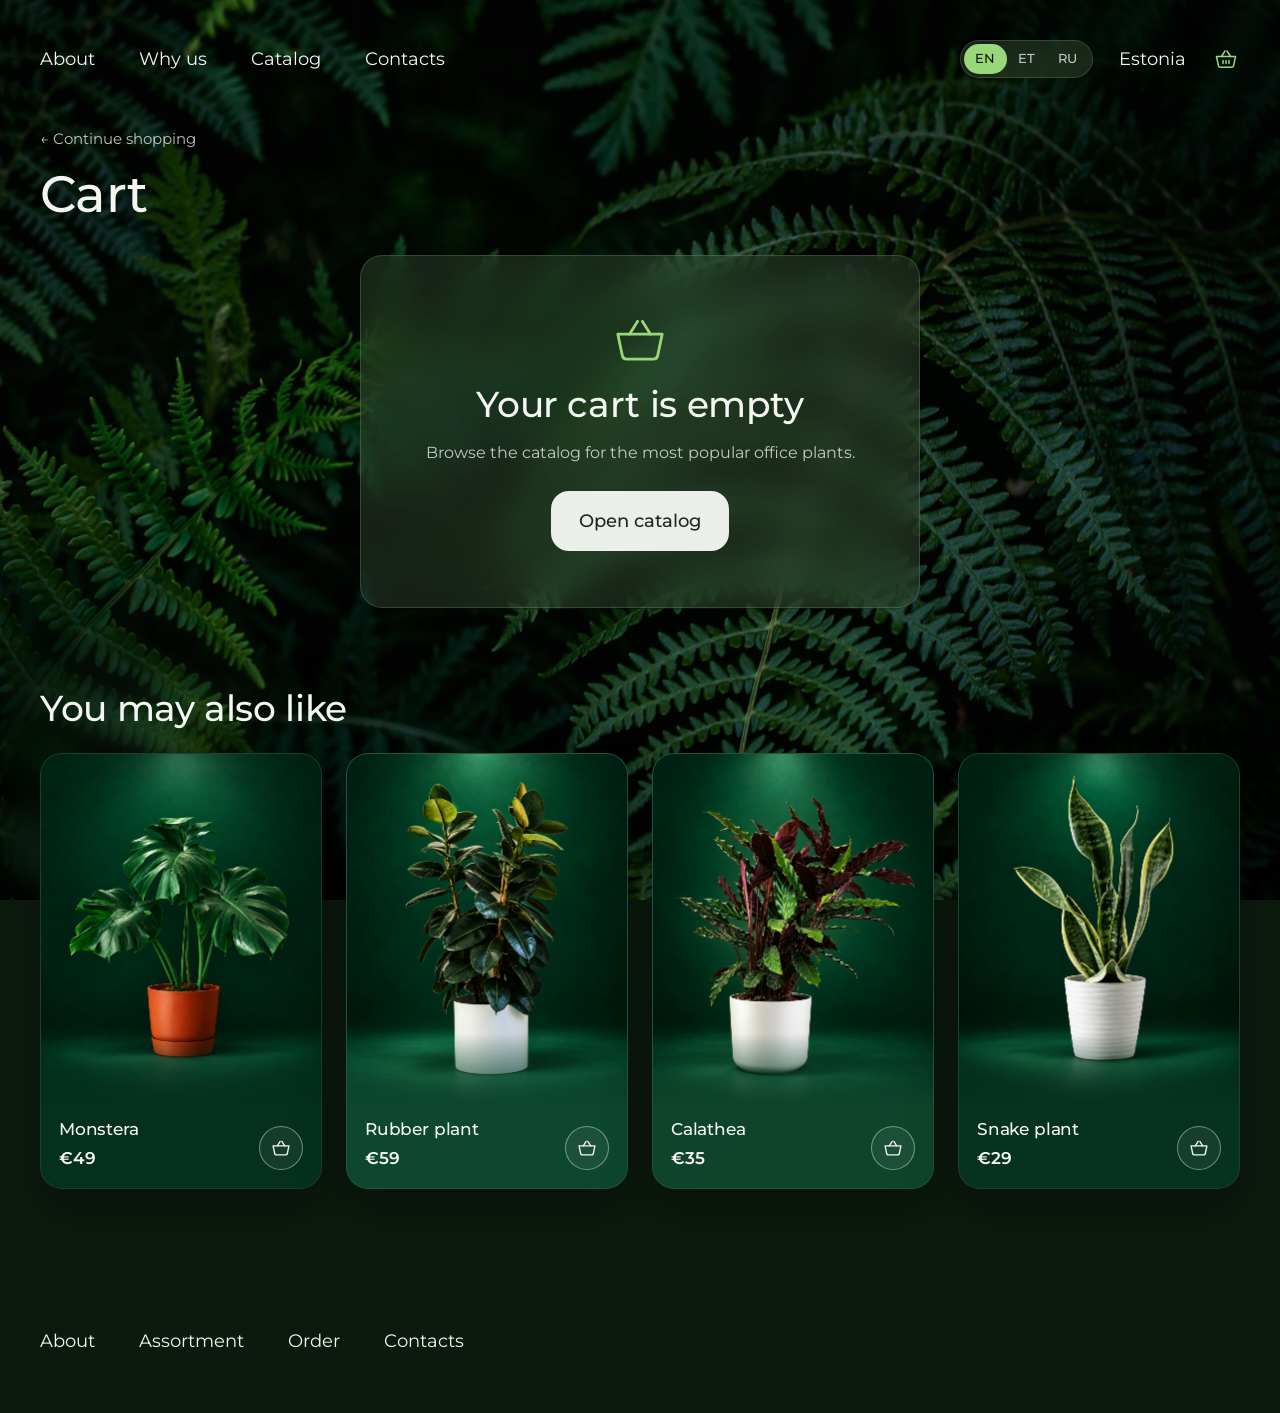
==== cart.html @ 71fdb7ac "Green Office landing page with catalog and cart Office-greening site in English (default), Estonian " ====
<!doctype html>
<html lang="en">
<head>
  <meta charset="utf-8">
  <meta name="viewport" content="width=device-width, initial-scale=1">
  <title>Cart — Green Office</title>
  <meta name="description" content="Turnkey office greening: live plants, green walls and care. 10 years on the market, 500+ projects.">
  <link rel="icon" href="img/favicon.svg" type="image/svg+xml">
  <meta name="theme-color" content="#0c1a0e">
  <link rel="preconnect" href="https://fonts.googleapis.com">
  <link rel="preconnect" href="https://fonts.gstatic.com" crossorigin>
  <link href="https://fonts.googleapis.com/css2?family=Montserrat:wght@300;400;500;600&display=swap" rel="stylesheet">
  <link rel="preload" as="image" href="img/bg.jpg">
  <link rel="stylesheet" href="styles.css">
</head>
<body data-title="meta.cartTitle" data-desc="meta.desc">
  <div class="bg" aria-hidden="true"></div>
  <div class="bg-blur" aria-hidden="true"></div>

  <header class="header container">
    <a class="brand" href="index.html">
      <svg viewBox="0 0 24 24" width="24" height="24" fill="none" stroke="currentColor" stroke-width="1.6" stroke-linecap="round" stroke-linejoin="round"><path d="M5 19c0-8 5-13 14-14-1 9-6 14-14 14Z"/><path d="M5 19 13 11"/></svg>
      <span data-i18n="brand">Green Office</span>
    </a>
    <nav class="nav">
      <a href="index.html#about" data-i18n="nav.about">About</a>
      <a href="index.html#why" data-i18n="nav.why">Why us</a>
      <a href="index.html#catalog" data-i18n="nav.catalog">Catalog</a>
      <a href="index.html#contacts" data-i18n="nav.contacts">Contacts</a>
    </nav>
    <div class="header__right">
      <div class="lang" role="group" data-i18n-attr="aria-label:header.lang">
        <button type="button" data-lang="en" lang="en">EN</button>
        <button type="button" data-lang="et" lang="et">ET</button>
        <button type="button" data-lang="ru" lang="ru">RU</button>
      </div>
      <button class="city" type="button" data-i18n="header.region">Estonia</button>
      <a class="cart is-current" href="cart.html" aria-current="page" data-i18n-attr="aria-label:header.cart">
        <svg viewBox="0 0 24 24" width="24" height="24" fill="none" stroke="currentColor" stroke-width="1.5" stroke-linecap="round" stroke-linejoin="round"><path d="M2.5 9.5h19l-1.9 9.1a2 2 0 0 1-2 1.6H6.4a2 2 0 0 1-2-1.6L2.5 9.5Z"/><path d="M7.5 9.5 11 4M16.5 9.5 13 4"/><path d="M9 13.5v3M12 13.5v3M15 13.5v3"/></svg>
        <span class="cart__count" hidden>0</span>
      </a>
      <button class="burger" type="button" aria-expanded="false" aria-controls="mnav" data-i18n-attr="aria-label:menu.open">
        <span></span><span></span><span></span>
      </button>
    </div>
  </header>

  <main class="cartpage container">
    <a class="back-link" href="index.html#catalog" data-i18n="cart.back">← Continue shopping</a>
    <div class="cartpage__head">
      <h1 data-i18n="cart.title">Cart</h1>
      <span class="cartpage__count muted" id="cartCountLabel"></span>
    </div>

    <!-- Filled cart -->
    <div class="cartpage__grid" id="cartFull" hidden>
      <ul class="cart-list" id="cartList"></ul>

      <aside class="checkout glass">
        <h2 data-i18n="cart.summary">Your order</h2>
        <dl class="totals">
          <div><dt data-i18n="cart.subtotal">Plants</dt><dd id="subtotal"></dd></div>
          <div><dt data-i18n="cart.delivery">Delivery in Estonia</dt><dd class="accent" data-i18n="cart.free">Free</dd></div>
          <div class="totals__sum"><dt data-i18n="cart.total">Total</dt><dd id="total"></dd></div>
        </dl>

        <h3 class="checkout__title" data-i18n="cart.checkout">Your details</h3>
        <form class="form form--compact" id="orderForm" novalidate>
          <input class="field" name="name" type="text" data-i18n-attr="placeholder:form.name" autocomplete="name" required>
          <input class="field" name="phone" type="tel" data-i18n-attr="placeholder:form.phone" autocomplete="tel" required>
          <input class="field" name="email" type="email" data-i18n-attr="placeholder:form.email" autocomplete="email">
          <input class="field" name="company" type="text" data-i18n-attr="placeholder:form.company" autocomplete="organization">
          <input class="field" name="address" type="text" data-i18n-attr="placeholder:form.address" autocomplete="street-address" required>
          <textarea class="field" name="comment" rows="2" data-i18n-attr="placeholder:form.comment"></textarea>
          <button class="btn btn--light" type="submit" data-i18n="cart.submit">Place order</button>
          <small data-i18n="form.consent">By clicking the button, I agree to the processing of my data</small>
          <p class="form__status" role="status"></p>
        </form>
      </aside>
    </div>

    <!-- Empty cart -->
    <div class="cart-state glass" id="cartEmpty" hidden>
      <svg viewBox="0 0 24 24" width="56" height="56" fill="none" stroke="currentColor" stroke-width="1.2" stroke-linecap="round" stroke-linejoin="round"><path d="M2.5 9.5h19l-1.9 9.1a2 2 0 0 1-2 1.6H6.4a2 2 0 0 1-2-1.6L2.5 9.5Z"/><path d="M7.5 9.5 11 4M16.5 9.5 13 4"/></svg>
      <h2 data-i18n="cart.empty.title">Your cart is empty</h2>
      <p class="muted" data-i18n="cart.empty.text">Browse the catalog for the most popular office plants.</p>
      <a class="btn btn--light" href="index.html#catalog" data-i18n="cart.empty.cta">Open catalog</a>
    </div>

    <!-- Order placed -->
    <div class="cart-state glass" id="cartDone" hidden>
      <svg viewBox="0 0 24 24" width="56" height="56" fill="none" stroke="currentColor" stroke-width="1.2" stroke-linecap="round" stroke-linejoin="round"><circle cx="12" cy="12" r="10"/><path d="m7.5 12.5 3 3 6-6.5"/></svg>
      <h2 data-i18n="cart.done.title">Thank you for your order!</h2>
      <p class="muted" id="doneText"></p>
      <a class="btn btn--light" href="index.html" data-i18n="cart.done.cta">Back to home</a>
    </div>

    <!-- Suggestions -->
    <section class="suggest" id="suggest" hidden>
      <h2 data-i18n="cart.suggest">You may also like</h2>
      <div class="suggest__grid" id="suggestGrid"></div>
    </section>
  </main>

  <footer class="footer container">
    <nav class="nav">
      <a href="index.html#about" data-i18n="footer.about">About</a>
      <a href="index.html#catalog" data-i18n="footer.assortment">Assortment</a>
      <a href="cart.html" data-i18n="footer.order">Order</a>
      <a href="index.html#contacts" data-i18n="footer.contacts">Contacts</a>
    </nav>
  </footer>

  <div class="toast" id="toast" role="status" aria-live="polite"></div>

  <script src="js/data.js"></script>
  <script src="js/i18n.js"></script>
  <script src="js/common.js"></script>
  <script src="js/cart.js"></script>
</body>
</html>
---- styles.css ----
:root {
  --text: #f4f6f2;
  --muted: rgba(244, 246, 242, 0.78);
  --glass: rgba(72, 98, 70, 0.32);
  --glass-hover: rgba(92, 120, 88, 0.42);
  --border: rgba(255, 255, 255, 0.14);
  --field: rgba(255, 255, 255, 0.3);
  --accent: #9ad77a;
  --dark: #0c1a0e;
  --container: 1200px;
  --side: 400px;   /* right column, as on the mockup */
  --gap: 96px;
}

*, *::before, *::after { box-sizing: border-box; }

html { scroll-behavior: smooth; }

body {
  margin: 0;
  font-family: "Montserrat", system-ui, sans-serif;
  color: var(--text);
  background: var(--dark);
  line-height: 1.35;
  -webkit-font-smoothing: antialiased;
  overflow-x: hidden;
}

/* ---------- Background: fern photo + soft focus edges ---------- */
.bg {
  position: fixed;
  inset: 0;
  z-index: -2;
  background:
    radial-gradient(ellipse 80% 70% at 50% 40%, transparent, rgba(0, 0, 0, 0.35)),
    linear-gradient(rgba(6, 16, 7, 0.2), rgba(6, 16, 7, 0.2)),
    url("img/bg.jpg") center / cover no-repeat;
}
/* blurred "foreground" like a shallow depth of field */
.bg-blur {
  position: fixed;
  inset: 0;
  z-index: -1;
  pointer-events: none;
  backdrop-filter: blur(14px);
  -webkit-backdrop-filter: blur(14px);
  -webkit-mask-image:
    radial-gradient(ellipse 45% 55% at 0% 100%, #000 30%, transparent 75%),
    radial-gradient(ellipse 35% 30% at 100% 0%, #000 20%, transparent 75%);
  mask-image:
    radial-gradient(ellipse 45% 55% at 0% 100%, #000 30%, transparent 75%),
    radial-gradient(ellipse 35% 30% at 100% 0%, #000 20%, transparent 75%);
}

img { display: block; max-width: 100%; }
a { color: inherit; text-decoration: none; }
button { font: inherit; color: inherit; cursor: pointer; }

h1, h2, h3 { margin: 0; font-weight: 500; letter-spacing: -0.01em; }
h1 { font-size: clamp(36px, 4.1vw, 58px); line-height: 1.05; }
h2 { font-size: clamp(26px, 2.8vw, 38px); line-height: 1.15; }
h3 { font-size: 21px; }

.container {
  width: 100%;
  max-width: calc(var(--container) + 80px);
  margin: 0 auto;
  padding: 0 40px;
}
.grid {
  display: grid;
  grid-template-columns: minmax(0, 1fr) var(--side);
  column-gap: var(--gap);
}

.center { text-align: center; }
.muted { color: var(--muted); }

.glass {
  background: var(--glass);
  border: 1px solid var(--border);
  border-radius: 22px;
  backdrop-filter: blur(18px) saturate(115%);
  -webkit-backdrop-filter: blur(18px) saturate(115%);
}

/* ---------- Header ---------- */
.header {
  display: flex;
  align-items: center;
  justify-content: space-between;
  padding-top: 40px;
  padding-bottom: 40px;
}
/* when space runs out the whole right group drops to a new line, the menu itself never wraps */
.header { flex-wrap: wrap; gap: 14px 24px; }
.header .nav { flex-wrap: nowrap; }
.nav { display: flex; gap: 44px; flex-wrap: wrap; }
.nav a { font-size: 18px; transition: color 0.2s; }
.nav a:hover { color: var(--accent); }
.header__right { display: flex; align-items: center; gap: 26px; }
.city { background: none; border: 0; padding: 0; font-size: 18px; }
.lang {
  display: flex;
  padding: 3px;
  border-radius: 999px;
  background: var(--glass);
  border: 1px solid var(--border);
  backdrop-filter: blur(12px);
  -webkit-backdrop-filter: blur(12px);
}
.lang button {
  border: 0;
  background: transparent;
  padding: 6px 11px;
  border-radius: 999px;
  font-size: 13px;
  font-weight: 500;
  letter-spacing: 0.04em;
  color: var(--muted);
  transition: background 0.2s, color 0.2s;
}
.lang button:hover { color: var(--text); }
.lang button[aria-pressed="true"] { background: var(--accent); color: var(--dark); }
.cart.is-current { color: var(--accent); }

/* phone-only header pieces */
.brand { display: none; align-items: center; gap: 10px; font-size: 17px; font-weight: 500; }
.brand svg { color: var(--accent); flex: none; }
.burger {
  display: none;
  width: 44px;
  height: 44px;
  padding: 0;
  border-radius: 14px;
  border: 1px solid var(--border);
  background: var(--glass);
  backdrop-filter: blur(12px);
  -webkit-backdrop-filter: blur(12px);
  flex-direction: column;
  align-items: center;
  justify-content: center;
  gap: 5px;
}
.burger span { display: block; width: 18px; height: 1.6px; border-radius: 2px; background: currentColor; }
.burger span:nth-child(2) { width: 12px; margin-left: 6px; }

/* ---------- Mobile menu sheet ---------- */
.mnav {
  width: 100%;
  max-width: none;
  height: 100dvh;
  max-height: none;
  margin: 0;
  padding: 0;
  border: 0;
  background: transparent;
  color: var(--text);
}
.mnav::backdrop { background: transparent; }
/* no opacity animation on the dialog itself: it would switch off the panel's backdrop blur
   until the end of the animation and the glass would visibly "snap". The glass frosts in instead. */
.mnav[open] .mnav__panel { animation: mnav-frost 0.4s ease both; }
.mnav[open] .mnav__top,
.mnav[open] .mnav__links,
.mnav[open] .mnav__bottom { animation: mnav-content 0.45s cubic-bezier(0.2, 0.8, 0.2, 1) both; }
.mnav[open] .mnav__links { animation-delay: 0.05s; }
.mnav[open] .mnav__bottom { animation-delay: 0.1s; }
@keyframes mnav-frost {
  from {
    background-color: rgba(14, 34, 18, 0);
    backdrop-filter: blur(0) saturate(100%);
    -webkit-backdrop-filter: blur(0) saturate(100%);
  }
}
@keyframes mnav-content { from { opacity: 0; transform: translateY(-12px); } }
.mnav__panel {
  display: flex;
  flex-direction: column;
  height: 100%;
  overflow: auto;
  padding: 20px 16px 28px;
  background: rgba(14, 34, 18, 0.72);
  backdrop-filter: blur(28px) saturate(120%);
  -webkit-backdrop-filter: blur(28px) saturate(120%);
}
.mnav__top { display: flex; align-items: center; justify-content: space-between; min-height: 44px; }
.mnav .brand { display: flex; }
.mnav__close {
  width: 44px;
  height: 44px;
  border-radius: 14px;
  border: 1px solid var(--border);
  background: rgba(255, 255, 255, 0.08);
  display: grid;
  place-items: center;
}
.mnav__links { display: flex; flex-direction: column; margin-top: 36px; }
.mnav__links a {
  display: flex;
  align-items: center;
  justify-content: space-between;
  padding: 18px 4px;
  font-size: 28px;
  font-weight: 500;
  border-bottom: 1px solid rgba(255, 255, 255, 0.12);
  transition: color 0.2s, padding 0.2s;
}
.mnav__links a svg { color: var(--muted); }
.mnav__links a:active, .mnav__links a:hover { color: var(--accent); padding-left: 10px; }
.mnav__bottom { margin-top: auto; padding-top: 32px; display: grid; gap: 16px; }
.mnav__cart {
  display: flex;
  align-items: center;
  gap: 12px;
  padding: 16px 20px;
  border-radius: 18px;
  background: #eceeea;
  color: #1a2a1c;
  font-size: 17px;
  font-weight: 500;
}
.mnav__count {
  margin-left: auto;
  min-width: 26px;
  height: 26px;
  padding: 0 8px;
  border-radius: 13px;
  background: var(--accent);
  color: var(--dark);
  font-size: 13px;
  font-weight: 600;
  display: grid;
  place-items: center;
}
.mnav__count[hidden] { display: none; }
.mnav__row { display: flex; align-items: center; justify-content: space-between; gap: 12px; }
.mnav .lang { background: rgba(255, 255, 255, 0.06); backdrop-filter: none; -webkit-backdrop-filter: none; }
.mnav .lang button { padding: 9px 16px; font-size: 14px; }
.mnav__region { display: inline-flex; align-items: center; gap: 6px; color: var(--muted); font-size: 15px; }
@media (prefers-reduced-motion: reduce) { .mnav[open] *, .mnav[open] .mnav__panel { animation: none !important; } }
.cart {
  position: relative;
  background: none;
  border: 0;
  padding: 2px;
  display: grid;
  place-items: center;
}
.cart__count {
  position: absolute;
  top: -8px;
  right: -10px;
  min-width: 19px;
  height: 19px;
  padding: 0 5px;
  border-radius: 10px;
  background: var(--accent);
  color: var(--dark);
  font-size: 11px;
  font-weight: 600;
  display: grid;
  place-items: center;
}
.cart__count[hidden] { display: none; }
.cart.bump { animation: bump 0.4s ease; }
@keyframes bump { 50% { transform: scale(1.25); } }

/* ---------- Buttons ---------- */
.btn {
  display: inline-flex;
  align-items: center;
  justify-content: center;
  gap: 14px;
  border-radius: 18px;
  padding: 18px 28px;
  font-size: 18px;
  font-weight: 500;
  white-space: nowrap;
  transition: transform 0.2s, background 0.2s;
}
.btn:hover { transform: translateY(-2px); }
.btn--light { background: #eceeea; color: #1a2a1c; border: 0; }
.btn--light:hover { background: #fff; }
.btn--outline { background: transparent; border: 1.5px solid rgba(255, 255, 255, 0.85); color: var(--text); }
.btn--outline:hover { background: rgba(255, 255, 255, 0.1); }

/* ---------- Hero ---------- */
.hero {
  align-items: center;
  padding-top: 40px;
  padding-bottom: 110px;
}
.hero__text { padding-top: 110px; }
.hero__text h1 { max-width: 720px; }
.hero__text p { margin: 22px 0 0; font-size: 17px; line-height: 1.3; }
.hero__card {
  margin-top: 170px;
  padding: 0 30px 34px;
  display: flex;
  flex-direction: column;
  align-items: center;
}
.hero__plant {
  width: 74%;
  height: auto;
  margin-top: -170px;
  filter: drop-shadow(0 26px 22px rgba(0, 0, 0, 0.35));
  animation: float 6s ease-in-out infinite;
}
@keyframes float { 50% { transform: translateY(-8px); } }
.hero__card .btn { width: 100%; margin-top: 24px; }

/* ---------- About ---------- */
.about {
  row-gap: 44px;
  padding-bottom: 150px;
}
.about h2 { align-self: end; max-width: 680px; }
.about__lead { margin: 0; align-self: end; font-size: 15.5px; line-height: 1.3; }
.video {
  position: relative;
  border-radius: 26px;
  overflow: hidden;
  aspect-ratio: 2 / 1;
  box-shadow: 0 30px 60px rgba(0, 0, 0, 0.4);
}
.video img { width: 100%; height: 100%; object-fit: cover; transition: transform 0.7s ease; }
.video:hover img { transform: scale(1.04); }
.video__play {
  position: absolute;
  top: 50%;
  left: 50%;
  width: 104px;
  height: 104px;
  transform: translate(-50%, -50%);
  border-radius: 50%;
  border: 5px solid rgba(255, 255, 255, 0.9);
  background: rgba(255, 255, 255, 0.24);
  color: #fff;
  display: grid;
  place-items: center;
  padding-left: 6px;
  transition: transform 0.25s, background 0.25s;
}
.video__play:hover { transform: translate(-50%, -50%) scale(1.07); background: rgba(255, 255, 255, 0.32); }
.stats {
  list-style: none;
  margin: 0;
  padding: 0;
  display: grid;
  grid-template-rows: repeat(3, 1fr);
  gap: 26px;
}
.stat {
  display: flex;
  align-items: center;
  gap: 30px;
  padding: 0 34px;
  border-radius: 22px;
}
.stat b { font-size: 38px; font-weight: 500; white-space: nowrap; min-width: 120px; }
.stat > span { font-size: 17px; line-height: 1.1; color: var(--muted); }

/* ---------- Why ---------- */
.why { padding-bottom: 150px; }
.why h2 { margin-bottom: 40px; }
.why__grid { display: grid; grid-template-columns: repeat(4, 1fr); gap: 36px; }
.reason {
  padding: 26px 24px 34px;
  min-height: 270px;
  transition: transform 0.3s, background 0.3s;
}
.reason:hover { transform: translateY(-6px); background: var(--glass-hover); }
.reason__num { display: block; font-size: 82px; font-weight: 400; line-height: 1; margin-bottom: 30px; }
.reason h3 { margin-bottom: 12px; }
.reason p { margin: 0; font-size: 14px; line-height: 1.25; color: var(--muted); }

/* ---------- Catalog (style of the 2nd mockup) ---------- */
.catalog { padding-bottom: 150px; }
.catalog__head { display: flex; flex-direction: column; align-items: center; gap: 14px; }
.catalog__head p { margin: 0; font-size: 15px; line-height: 1.45; }
.eyebrow { font-size: 13px; letter-spacing: 0.2em; text-transform: uppercase; color: var(--accent); }
.filters { display: flex; justify-content: center; gap: 12px; flex-wrap: wrap; margin: 34px 0 40px; }
.chip {
  background: var(--glass);
  border: 1px solid var(--border);
  border-radius: 999px;
  padding: 11px 22px;
  font-size: 15px;
  backdrop-filter: blur(12px);
  -webkit-backdrop-filter: blur(12px);
  transition: background 0.2s, color 0.2s, border-color 0.2s;
}
.chip:hover { background: var(--glass-hover); }
.chip.is-active { background: var(--accent); border-color: var(--accent); color: var(--dark); font-weight: 500; }

.plants {
  display: grid;
  grid-template-columns: repeat(3, 1fr);
  gap: 36px;
  grid-auto-flow: dense;
}
.plant {
  position: relative;
  border-radius: 24px;
  overflow: hidden;
  display: flex;
  flex-direction: column;
  background: #05301e;
  border: 1px solid rgba(255, 255, 255, 0.08);
  box-shadow: 0 30px 60px rgba(0, 0, 0, 0.35);
  transition: transform 0.35s ease, box-shadow 0.35s ease;
}
.plant:hover { transform: translateY(-8px); box-shadow: 0 40px 70px rgba(0, 0, 0, 0.45); }
.plant.is-hidden { display: none; }
/* featured card: 2x2 cells while no filter is applied */
.plants:not(.is-filtered) .plant--featured { grid-column: span 2; grid-row: span 2; }
.plant--featured .plant__body h3 { font-size: 28px; }
.plant--featured .plant__price { font-size: 28px; }
.plant__img {
  flex: none;
  width: 100%;
  height: auto;
  aspect-ratio: 1122 / 1402;
  object-fit: cover;
  object-position: 50% 45%;
  transition: transform 0.6s ease;
}
.plant:hover .plant__img { transform: scale(1.04); }
/* photo melts into the caption colour instead of a hard edge */
.plant__img {
  -webkit-mask-image: linear-gradient(180deg, #000 80%, transparent 100%);
  mask-image: linear-gradient(180deg, #000 80%, transparent 100%);
}
/* fill the 2-row cell without inflating the row height */
.plants:not(.is-filtered) .plant--featured .plant__img { aspect-ratio: auto; height: 0; flex: 1 1 0; }
.plant__tag {
  position: absolute;
  top: 18px;
  left: 18px;
  z-index: 2;
  padding: 6px 12px;
  border-radius: 999px;
  font-size: 12px;
  font-weight: 500;
  background: rgba(10, 30, 16, 0.45);
  border: 1px solid rgba(255, 255, 255, 0.18);
}
.plant__body {
  position: relative;
  display: flex;
  align-items: flex-end;
  justify-content: space-between;
  gap: 12px;
  padding: 20px 24px 24px;
}
.plant__body h3 { font-size: 19px; margin-bottom: 4px; }
.plant__body small { display: block; font-size: 12.5px; color: var(--muted); margin-bottom: 10px; font-style: italic; }
.plant__price { font-size: 21px; font-weight: 600; }
.plant__add {
  flex: none;
  width: 48px;
  height: 48px;
  border-radius: 50%;
  border: 1px solid rgba(255, 255, 255, 0.4);
  background: rgba(255, 255, 255, 0.06);
  backdrop-filter: blur(6px);
  -webkit-backdrop-filter: blur(6px);
  display: grid;
  place-items: center;
  transition: background 0.2s, color 0.2s, border-color 0.2s, transform 0.2s;
}
.plant__add { position: relative; z-index: 3; }
.plant__add:hover { transform: scale(1.08); background: rgba(255, 255, 255, 0.16); }
.plant__add.is-added { background: var(--accent); color: var(--dark); border-color: var(--accent); }

/* whole card is clickable (opens the detail dialog) */
.plant__open {
  position: absolute;
  inset: 0;
  z-index: 2;
  border: 0;
  padding: 0;
  background: transparent;
  border-radius: inherit;
  cursor: pointer;
}
.plant__open:focus-visible { outline: 2px solid var(--accent); outline-offset: -2px; }
.plant__more {
  position: absolute;
  top: 42%;
  left: 50%;
  z-index: 2;
  padding: 9px 18px;
  border-radius: 999px;
  font-size: 14px;
  font-weight: 500;
  background: rgba(10, 30, 16, 0.55);
  border: 1px solid rgba(255, 255, 255, 0.28);
  pointer-events: none;
  opacity: 0;
  transform: translate(-50%, 8px);
  transition: opacity 0.3s, transform 0.3s;
}
.plant:hover .plant__more { opacity: 1; transform: translate(-50%, 0); }
@media (hover: none) { .plant__more { display: none; } }

/* ---------- Plant detail dialog ---------- */
body.no-scroll { overflow: hidden; }
.pd {
  width: min(1000px, calc(100% - 32px));
  max-width: none;
  max-height: calc(100dvh - 32px);
  margin: auto;
  padding: 0;
  border: 0;
  background: transparent;
  color: var(--text);
  overflow: visible;
}
.pd::backdrop {
  background: rgba(4, 12, 6, 0.55);
  backdrop-filter: blur(6px);
  -webkit-backdrop-filter: blur(6px);
}
.pd[open] { animation: pd-in 0.35s cubic-bezier(0.2, 0.8, 0.2, 1); }
.pd[open] .pd__panel { animation: pd-frost 0.35s ease both; }
.pd[open]::backdrop { animation: pd-fade 0.35s ease; }
/* transform only: opacity here would disable the panel's backdrop blur during the animation */
@keyframes pd-in { from { transform: translateY(24px) scale(0.97); } }
@keyframes pd-up { from { transform: translateY(40px); } }
@keyframes pd-frost {
  from {
    background-color: rgba(40, 70, 46, 0);
    backdrop-filter: blur(0) saturate(100%);
    -webkit-backdrop-filter: blur(0) saturate(100%);
  }
}
@keyframes pd-fade { from { opacity: 0; } }
.pd__panel {
  position: relative;
  display: grid;
  grid-template-columns: 1fr 1.05fr;
  max-height: calc(100dvh - 32px);
  overflow: auto;
  border-radius: 28px;
  background: rgba(40, 70, 46, 0.42);
  border: 1px solid rgba(255, 255, 255, 0.16);
  backdrop-filter: blur(26px) saturate(120%);
  -webkit-backdrop-filter: blur(26px) saturate(120%);
  box-shadow: 0 40px 100px rgba(0, 0, 0, 0.5);
}
.pd__close {
  position: absolute;
  top: 16px;
  right: 16px;
  z-index: 3;
  width: 44px;
  height: 44px;
  border-radius: 50%;
  border: 1px solid rgba(255, 255, 255, 0.25);
  background: rgba(255, 255, 255, 0.1);
  display: grid;
  place-items: center;
  transition: background 0.2s, transform 0.2s;
}
.pd__close:hover { background: rgba(255, 255, 255, 0.2); transform: rotate(90deg); }
.pd button:focus-visible { outline: 2px solid var(--accent); outline-offset: 2px; }
.pd button:focus:not(:focus-visible) { outline: none; }
.pd__media {
  position: relative;
  min-height: 100%;
  overflow: hidden;
  border-radius: 28px 0 0 28px;
}
.pd__img { width: 100%; height: 100%; object-fit: cover; }
.pd__tag {
  position: absolute;
  top: 18px;
  left: 18px;
  padding: 6px 12px;
  border-radius: 999px;
  font-size: 12px;
  font-weight: 500;
  background: rgba(255, 255, 255, 0.14);
  border: 1px solid rgba(255, 255, 255, 0.18);
  backdrop-filter: blur(8px);
  -webkit-backdrop-filter: blur(8px);
}
.pd__tag[hidden] { display: none; }
.pd__nav {
  position: absolute;
  left: 50%;
  bottom: 18px;
  transform: translateX(-50%);
  display: flex;
  align-items: center;
  gap: 6px;
  padding: 5px;
  border-radius: 999px;
  background: rgba(0, 0, 0, 0.25);
  border: 1px solid rgba(255, 255, 255, 0.16);
  backdrop-filter: blur(10px);
  -webkit-backdrop-filter: blur(10px);
}
.pd__nav button {
  width: 36px;
  height: 36px;
  border-radius: 50%;
  border: 0;
  background: transparent;
  display: grid;
  place-items: center;
  transition: background 0.2s;
}
.pd__nav button:hover { background: rgba(255, 255, 255, 0.16); }
.pd__counter { min-width: 44px; text-align: center; font-size: 13px; color: var(--muted); }
.pd__info { display: flex; flex-direction: column; padding: 44px 40px 36px; }
.pd__title { font-size: clamp(26px, 3vw, 36px); padding-right: 48px; }
.pd__latin { margin: 6px 0 0; font-style: italic; color: var(--muted); }
.pd__about { margin: 20px 0 0; font-size: 15.5px; line-height: 1.5; }
.pd__care {
  list-style: none;
  margin: 24px 0 0;
  padding: 0;
  display: grid;
  grid-template-columns: 1fr 1fr;
  gap: 10px;
}
.pd__care li {
  display: grid;
  grid-template-columns: auto 1fr;
  column-gap: 12px;
  align-items: center;
  padding: 12px 14px;
  border-radius: 16px;
  background: rgba(255, 255, 255, 0.07);
  border: 1px solid rgba(255, 255, 255, 0.1);
}
.pd__care svg { grid-row: span 2; color: var(--accent); }
.pd__care span { font-size: 12px; color: var(--muted); }
.pd__care b { font-size: 14px; font-weight: 500; }
.pd__included { margin: 18px 0 0; font-size: 13px; line-height: 1.45; color: var(--muted); }
.pd__buy {
  display: flex;
  align-items: center;
  justify-content: space-between;
  gap: 16px;
  margin-top: auto;
  padding-top: 24px;
}
.pd__price { font-size: 32px; font-weight: 600; }
.pd__qty, .qty {
  display: flex;
  align-items: center;
  border-radius: 14px;
  border: 1px solid rgba(255, 255, 255, 0.25);
  background: rgba(255, 255, 255, 0.06);
}
.pd__qty button, .qty button {
  width: 44px;
  height: 44px;
  border: 0;
  background: transparent;
  font-size: 20px;
  border-radius: 14px;
  transition: background 0.2s;
}
.pd__qty button:hover:not(:disabled), .qty button:hover:not(:disabled) { background: rgba(255, 255, 255, 0.12); }
.pd__qty button:disabled, .qty button:disabled { opacity: 0.35; cursor: default; }
.pd__qty output, .qty output { min-width: 28px; text-align: center; font-size: 17px; font-weight: 500; }
.pd__cta { width: 100%; margin-top: 16px; }
.pd__cta svg { flex: none; }
.pd__row {
  display: flex;
  align-items: center;
  justify-content: space-between;
  gap: 12px;
  margin-top: 14px;
  min-height: 24px;
  font-size: 14px;
}
.pd__incart { color: var(--accent); margin-left: auto; }
.pd__link { background: none; border: 0; padding: 0; font-size: 14px; color: var(--text); text-decoration: underline; text-underline-offset: 4px; }
.pd__link:hover { color: var(--accent); }
.pd__link--muted { color: var(--muted); }
.pd__link[hidden] { display: none; }

/* phones: dialog becomes a bottom sheet */
@media (max-width: 760px) {
  .pd { width: 100%; max-height: 100dvh; margin: auto 0 0; }
  .pd[open] { animation-name: pd-up; }
  .pd__panel { grid-template-columns: 1fr; max-height: 92dvh; border-radius: 26px 26px 0 0; }
  .pd__media { height: 44dvh; min-height: 0; border-radius: 26px 26px 0 0; }
  .pd__img { object-position: 50% 60%; }
  .pd__info { padding: 24px 20px 28px; }
  .pd__care li { padding: 10px 12px; column-gap: 10px; }
  .pd__price { font-size: 26px; }
}
@media (prefers-reduced-motion: reduce) {
  .pd[open], .pd[open]::backdrop, .pd[open] .pd__panel { animation: none; }
}

/* ---------- Contact ---------- */
.contact {
  display: grid;
  grid-template-columns: 1fr 1fr;
  gap: 60px;
  padding-bottom: 110px;
}
.contact__text h2 { max-width: 360px; }
.contact__text > p { margin: 18px 0 0; font-size: 19px; }
.cart-summary {
  list-style: none;
  margin: 34px 0 0;
  padding: 18px 22px;
  max-width: 360px;
  font-size: 14px;
  display: grid;
  gap: 9px;
}
.cart-summary[hidden] { display: none; }
.cart-summary li { display: flex; justify-content: space-between; gap: 12px; }
.cart-summary .is-total { border-top: 1px solid var(--border); padding-top: 9px; font-weight: 600; }
.cart-summary__link { justify-content: flex-end !important; padding-top: 4px; }
.cart-summary__link a { color: var(--accent); text-decoration: underline; text-underline-offset: 4px; }
.form { display: flex; flex-direction: column; gap: 16px; }
.field {
  width: 100%;
  border: 1.5px solid transparent;
  border-radius: 18px;
  background: var(--field);
  backdrop-filter: blur(12px);
  -webkit-backdrop-filter: blur(12px);
  padding: 18px 28px;
  font: inherit;
  font-size: 18px;
  color: var(--text);
  outline: none;
  resize: vertical;
  transition: background 0.2s, border-color 0.2s;
}
.field::placeholder { color: rgba(255, 255, 255, 0.9); }
.field:focus { background: rgba(255, 255, 255, 0.38); border-color: rgba(255, 255, 255, 0.65); }
.field.is-invalid { border-color: #ffa08f; }
textarea.field { min-height: 116px; }
.form .btn { margin-top: 2px; padding: 18px; }
.form small { text-align: center; font-size: 12px; }
.form__status { margin: 0; min-height: 1.2em; text-align: center; font-size: 14px; color: var(--accent); }
.form__status.is-error { color: #ffa08f; }

/* ---------- Cart page ---------- */
.cartpage { padding-top: 10px; padding-bottom: 110px; min-height: 60vh; }
.back-link { display: inline-block; margin-bottom: 18px; font-size: 15px; color: var(--muted); transition: color 0.2s; }
.back-link:hover { color: var(--accent); }
.cartpage__head { display: flex; align-items: baseline; flex-wrap: wrap; gap: 8px 18px; margin-bottom: 34px; }
.cartpage__head h1 { font-size: clamp(34px, 4vw, 52px); }
.cartpage__grid {
  display: grid;
  grid-template-columns: minmax(0, 1fr) 400px;
  gap: 36px;
  align-items: start;
}
.cartpage__grid[hidden], .cart-state[hidden], .suggest[hidden] { display: none; }
.cart-list { list-style: none; margin: 0; padding: 0; display: grid; gap: 16px; }
.cart-item {
  display: grid;
  grid-template-columns: 96px minmax(0, 1fr) auto 110px auto;
  align-items: center;
  gap: 22px;
  padding: 14px 18px 14px 14px;
}
.cart-item__img { width: 96px; height: 120px; border-radius: 14px; overflow: hidden; }
.cart-item__img img { width: 100%; height: 100%; object-fit: cover; object-position: 50% 55%; }
.cart-item__info h3 { font-size: 19px; }
.cart-item__info small { display: block; margin-top: 4px; font-size: 13px; font-style: italic; color: var(--muted); }
.cart-item__each { display: block; margin-top: 10px; font-size: 13px; color: var(--muted); }
.cart-item__sum { font-size: 20px; font-weight: 600; text-align: right; white-space: nowrap; }
.cart-item__remove {
  width: 40px;
  height: 40px;
  border-radius: 50%;
  border: 0;
  background: transparent;
  color: var(--muted);
  display: grid;
  place-items: center;
  transition: background 0.2s, color 0.2s;
}
.cart-item__remove:hover { background: rgba(255, 255, 255, 0.1); color: var(--text); }
.checkout { position: sticky; top: 24px; padding: 30px 28px; border-radius: 24px; }
.checkout h2 { font-size: 26px; }
.totals { margin: 22px 0 0; display: grid; gap: 12px; }
.totals div { display: flex; justify-content: space-between; gap: 12px; font-size: 15px; }
.totals dt { color: var(--muted); }
.totals dd { margin: 0; font-weight: 500; }
.totals .totals__sum { border-top: 1px solid var(--border); padding-top: 14px; font-size: 22px; }
.totals__sum dt, .totals__sum dd { color: var(--text); font-weight: 600; }
.accent { color: var(--accent); }
.checkout__title { font-size: 18px; margin: 30px 0 14px; }
.form--compact { gap: 12px; }
.form--compact .field { padding: 14px 20px; font-size: 16px; border-radius: 14px; }
.form--compact textarea.field { min-height: 76px; }
.form--compact .btn { padding: 16px; margin-top: 6px; }
.cart-state {
  max-width: 560px;
  margin: 10px auto 0;
  padding: 56px 40px;
  text-align: center;
  display: flex;
  flex-direction: column;
  align-items: center;
  gap: 16px;
}
.cart-state svg { color: var(--accent); }
.cart-state p { margin: 0; line-height: 1.5; }
.cart-state .btn { margin-top: 10px; }
.suggest { margin-top: 80px; }
.suggest h2 { margin-bottom: 24px; }
.suggest__grid { display: grid; grid-template-columns: repeat(4, 1fr); gap: 24px; }
/* same look as the catalog cards: full portrait photo fading into its floor colour */
.mini {
  display: flex;
  flex-direction: column;
  overflow: hidden;
  border-radius: 22px;
  border: 1px solid rgba(255, 255, 255, 0.08);
  box-shadow: 0 24px 50px rgba(0, 0, 0, 0.3);
  transition: transform 0.35s ease, box-shadow 0.35s ease;
}
.mini:hover { transform: translateY(-6px); box-shadow: 0 32px 60px rgba(0, 0, 0, 0.4); }
.mini__img {
  width: 100%;
  height: auto;
  aspect-ratio: 1122 / 1402;
  object-fit: cover;
  -webkit-mask-image: linear-gradient(180deg, #000 80%, transparent 100%);
  mask-image: linear-gradient(180deg, #000 80%, transparent 100%);
}
.mini__body { display: flex; align-items: flex-end; justify-content: space-between; gap: 12px; padding: 14px 18px 18px; }
.mini__body > div { min-width: 0; }
.mini__body h3 { font-size: 17px; margin-bottom: 6px; overflow-wrap: break-word; }
.mini__body span { font-size: 17px; font-weight: 600; }
.mini__add {
  flex: none;
  width: 44px;
  height: 44px;
  border-radius: 50%;
  border: 1px solid rgba(255, 255, 255, 0.4);
  background: rgba(255, 255, 255, 0.06);
  display: grid;
  place-items: center;
  transition: background 0.2s, transform 0.2s;
}
.mini__add:hover { background: rgba(255, 255, 255, 0.16); transform: scale(1.08); }

/* ---------- Footer ---------- */
.footer { padding-top: 30px; padding-bottom: 60px; }

/* ---------- Toast ---------- */
.toast {
  position: fixed;
  left: 50%;
  bottom: 28px;
  transform: translate(-50%, 20px);
  padding: 14px 22px;
  border-radius: 16px;
  background: rgba(12, 26, 14, 0.85);
  border: 1px solid var(--border);
  backdrop-filter: blur(12px);
  -webkit-backdrop-filter: blur(12px);
  font-size: 15px;
  opacity: 0;
  pointer-events: none;
  transition: opacity 0.3s, transform 0.3s;
  z-index: 10;
}
.toast.is-visible { opacity: 1; transform: translate(-50%, 0); }

/* ---------- Reveal on scroll ---------- */
.reveal { opacity: 0; transform: translateY(26px); transition: opacity 0.8s ease, transform 0.8s ease; }
.reveal.is-visible { opacity: 1; transform: none; }
/* Blocks that contain glass (backdrop-filter) children must not fade as a whole:
   a semi-transparent ancestor switches the children's blur off until the fade ends,
   and the glass visibly "snaps". Such blocks stay put and fade each child instead. */
.reveal--kids { opacity: 1; transform: none; transition: none; }
.reveal--kids > * { opacity: 0; transform: translateY(20px); transition: opacity 0.7s ease, transform 0.7s ease; }
.reveal--kids.is-visible > * { opacity: 1; transform: none; }
.reveal--kids > :nth-child(2) { transition-delay: 0.06s; }
.reveal--kids > :nth-child(3) { transition-delay: 0.12s; }
.reveal--kids > :nth-child(4) { transition-delay: 0.18s; }
.reveal--kids > :nth-child(5) { transition-delay: 0.24s; }
.reveal--kids > :nth-child(n + 6) { transition-delay: 0.3s; }

@media (prefers-reduced-motion: reduce) {
  html { scroll-behavior: auto; }
  .reveal, .reveal--kids > * { opacity: 1; transform: none; transition: none; }
  .hero__plant { animation: none; }
}

/* ---------- Responsive ---------- */
@media (max-width: 1180px) {
  :root { --side: 340px; --gap: 60px; }
  .why__grid { gap: 22px; }
  .plants { gap: 24px; }
  .stat { padding: 0 24px; gap: 18px; }
  .stat b { font-size: 32px; min-width: 96px; }
}

@media (max-width: 960px) {
  :root { --side: 290px; --gap: 40px; }
  .container { padding-left: 28px; padding-right: 28px; }
  .nav { gap: 28px; }
  .why__grid { grid-template-columns: repeat(2, 1fr); }
  .plants { grid-template-columns: repeat(2, 1fr); }
  /* 2 columns: featured card becomes a full-width row with a square crop */
  .plants:not(.is-filtered) .plant--featured { grid-row: auto; }
  .plants:not(.is-filtered) .plant--featured .plant__img { aspect-ratio: 1 / 1; height: auto; flex: none; object-position: 50% 60%; }
  .stat b { font-size: 28px; min-width: 84px; }
  .stat > span { font-size: 15px; }
  .cartpage__grid { grid-template-columns: 1fr; }
  .checkout { position: static; }
  .suggest__grid { grid-template-columns: repeat(2, 1fr); }
}

@media (max-width: 720px) {
  .container { padding-left: 16px; padding-right: 16px; }
  .header { padding-top: 18px; padding-bottom: 18px; flex-wrap: nowrap; }
  .header .nav, .header .lang, .header .city { display: none; }
  .header .brand { display: flex; }
  .burger { display: flex; }
  .footer .nav { gap: 18px; }
  .nav a { font-size: 15px; }
  .grid, .contact { grid-template-columns: 1fr; }
  .hero { padding-top: 10px; padding-bottom: 80px; }
  .hero__text { padding-top: 10px; }
  .hero__text br { display: none; }
  .hero__card { margin: 150px auto 0; width: min(320px, 100%); }
  .hero__plant { margin-top: -150px; }
  .about { row-gap: 22px; padding-bottom: 90px; }
  .stats { grid-template-rows: none; gap: 14px; }
  .stat { padding: 18px 22px; }
  .why, .catalog { padding-bottom: 90px; }
  .why__grid { gap: 14px; }
  .reason { min-height: 0; }
  .reason__num { font-size: 56px; margin-bottom: 16px; }
  .plants { gap: 14px; }
  .plant__body { flex-direction: column; align-items: stretch; padding: 14px 14px 16px; }
  .plant__body h3, .plant--featured .plant__body h3 { font-size: 16px; }
  .plant__price, .plant--featured .plant__price { font-size: 17px; }
  .plant__tag { top: 10px; left: 10px; font-size: 11px; }
  .plant__add { width: 100%; height: 40px; border-radius: 12px; margin-top: 6px; }
  .contact { gap: 30px; padding-bottom: 70px; }
  .video__play { width: 72px; height: 72px; border-width: 3px; }
  .header__right { gap: 16px; }
  .cartpage { padding-bottom: 70px; }
  .cart-item {
    grid-template-columns: 76px minmax(0, 1fr) auto;
    grid-template-areas: "img info remove" "img qty sum";
    gap: 10px 14px;
    padding: 12px;
  }
  .cart-item__img { grid-area: img; width: 76px; height: 100%; min-height: 96px; }
  .cart-item__info { grid-area: info; }
  .cart-item__info h3 { font-size: 16px; }
  .cart-item__each { margin-top: 4px; }
  .cart-item .qty { grid-area: qty; justify-self: start; }
  .cart-item .qty button { width: 36px; height: 36px; }
  .cart-item__sum { grid-area: sum; font-size: 17px; }
  .cart-item__remove { grid-area: remove; align-self: start; }
  .checkout { padding: 24px 18px; }
  .cart-state { padding: 40px 22px; }
  .suggest { margin-top: 56px; }
  .suggest__grid { gap: 14px; }
  .mini__body { flex-direction: column; align-items: stretch; padding: 10px 12px 14px; gap: 10px; }
  .mini__body h3, .mini__body span { font-size: 15px; }
  .mini__add { width: 100%; height: 38px; border-radius: 12px; }
}

@media (max-width: 440px) {
  .why__grid, .plants { grid-template-columns: 1fr; }
  .plants:not(.is-filtered) .plant--featured { grid-column: auto; grid-row: auto; }
  .plants:not(.is-filtered) .plant--featured .plant__img { aspect-ratio: 1122 / 1402; height: auto; flex: none; }
}
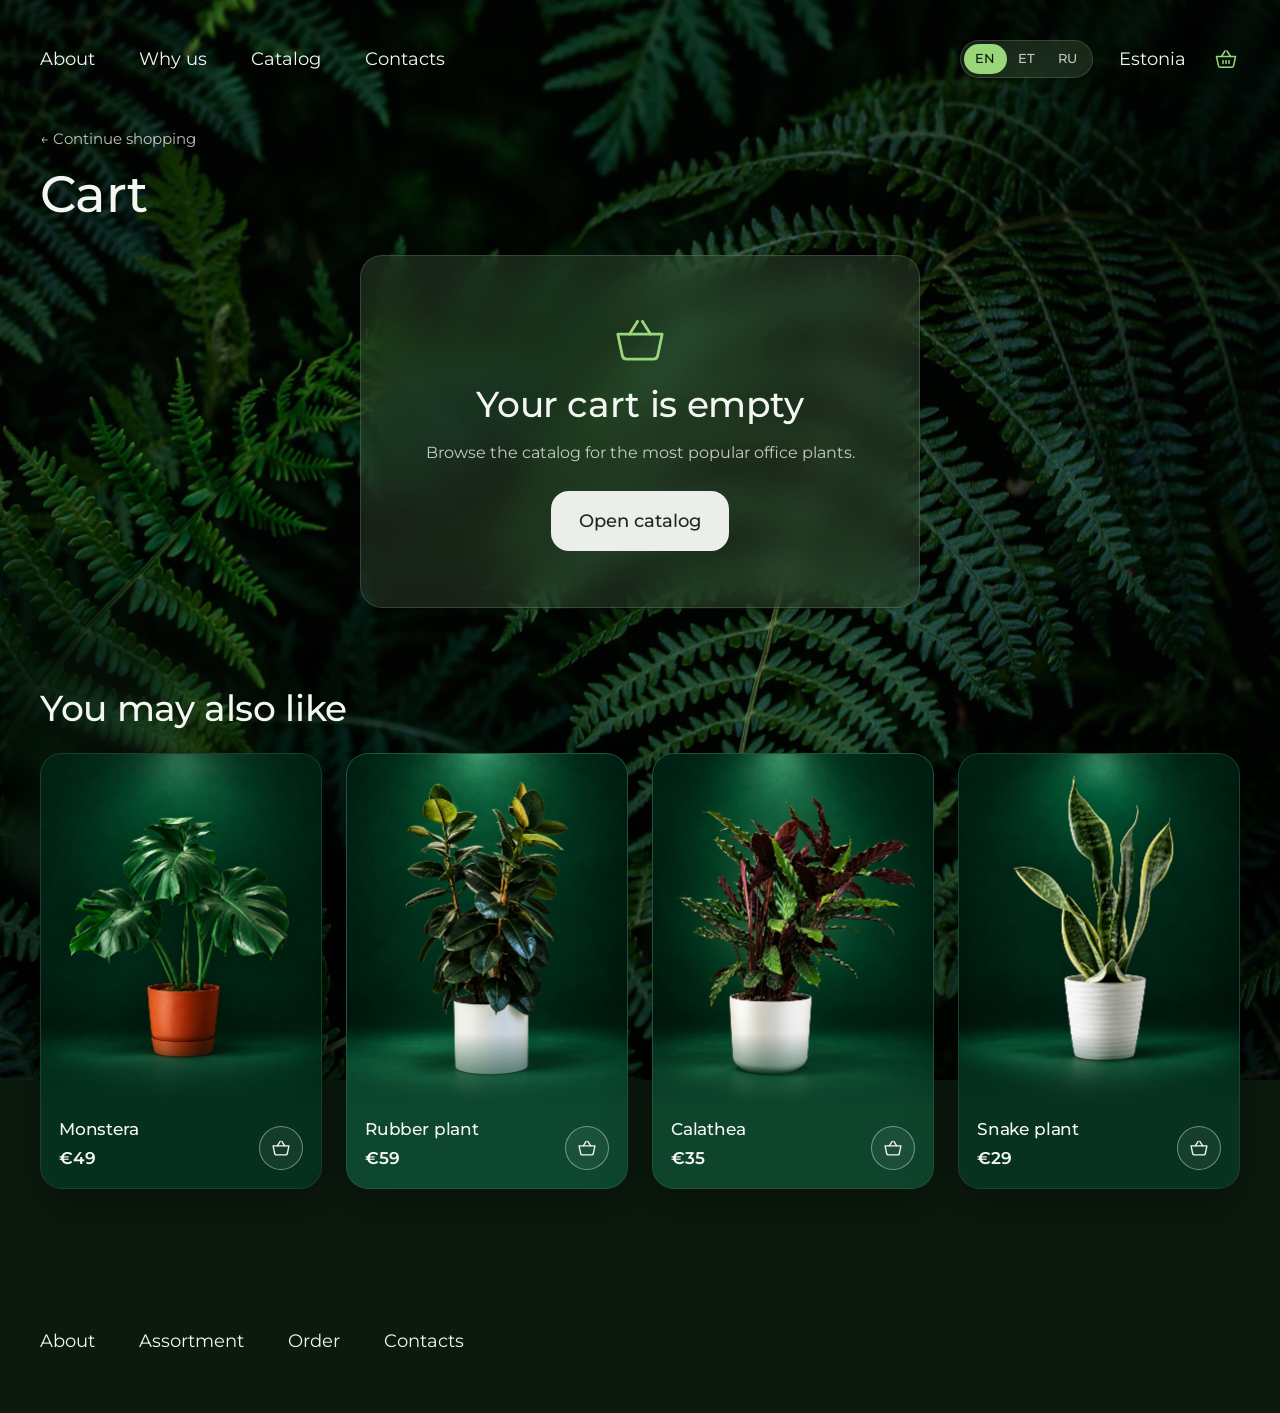
==== commit a98ba5f5: "Version CSS/JS links so browsers pick up new deploys GitHub Pages serves files with max-age=600, so " ====
--- a/cart.html
+++ b/cart.html
@@ -11,7 +11,7 @@
   <link rel="preconnect" href="https://fonts.gstatic.com" crossorigin>
   <link href="https://fonts.googleapis.com/css2?family=Montserrat:wght@300;400;500;600&display=swap" rel="stylesheet">
   <link rel="preload" as="image" href="img/bg.jpg">
-  <link rel="stylesheet" href="styles.css">
+  <link rel="stylesheet" href="styles.css?v=2026100501">
 </head>
 <body data-title="meta.cartTitle" data-desc="meta.desc">
   <div class="bg" aria-hidden="true"></div>
@@ -113,9 +113,9 @@
 
   <div class="toast" id="toast" role="status" aria-live="polite"></div>
 
-  <script src="js/data.js"></script>
-  <script src="js/i18n.js"></script>
-  <script src="js/common.js"></script>
-  <script src="js/cart.js"></script>
+  <script src="js/data.js?v=2026100501"></script>
+  <script src="js/i18n.js?v=2026100501"></script>
+  <script src="js/common.js?v=2026100501"></script>
+  <script src="js/cart.js?v=2026100501"></script>
 </body>
 </html>
--- a/styles.css
+++ b/styles.css
@@ -27,9 +27,17 @@
 }
 
 /* ---------- Background: fern photo + soft focus edges ---------- */
+/* Oversized on purpose: mobile Safari draws the page under the status bar and while its
+   toolbars collapse it shows more than the layout viewport. A plain `inset: 0` layer would
+   leave a flat band there that the content visibly slides into. Extending evenly up and down
+   keeps the photo centred. */
 .bg {
   position: fixed;
-  inset: 0;
+  left: 0;
+  right: 0;
+  top: -20vh;
+  height: 140vh;
+  height: calc(100lvh + 40vh);
   z-index: -2;
   background:
     radial-gradient(ellipse 80% 70% at 50% 40%, transparent, rgba(0, 0, 0, 0.35)),
@@ -687,13 +695,14 @@
 .pd__link--muted { color: var(--muted); }
 .pd__link[hidden] { display: none; }
 
-/* phones: dialog becomes a bottom sheet */
+/* phones: a centred card with an even gap all round; content scrolls inside if it is taller */
 @media (max-width: 760px) {
-  .pd { width: 100%; max-height: 100dvh; margin: auto 0 0; }
+  .pd { width: calc(100% - 24px); max-height: calc(100dvh - 24px); margin: auto; }
   .pd[open] { animation-name: pd-up; }
-  .pd__panel { grid-template-columns: 1fr; max-height: 92dvh; border-radius: 26px 26px 0 0; }
-  .pd__media { height: 44dvh; min-height: 0; border-radius: 26px 26px 0 0; }
-  .pd__img { object-position: 50% 60%; }
+  .pd__panel { grid-template-columns: 1fr; max-height: calc(100dvh - 24px); border-radius: 24px; }
+  /* square photo: the whole plant and pot fit the frame */
+  .pd__media { height: auto; min-height: 0; aspect-ratio: 1 / 1; border-radius: 24px 24px 0 0; }
+  .pd__img { object-position: 50% 50%; }
   .pd__info { padding: 24px 20px 28px; }
   .pd__care li { padding: 10px 12px; column-gap: 10px; }
   .pd__price { font-size: 26px; }
@@ -952,6 +961,7 @@
   .plant__tag { top: 10px; left: 10px; font-size: 11px; }
   .plant__add { width: 100%; height: 40px; border-radius: 12px; margin-top: 6px; }
   .contact { gap: 30px; padding-bottom: 70px; }
+  .cart-summary { max-width: none; }
   .video__play { width: 72px; height: 72px; border-width: 3px; }
   .header__right { gap: 16px; }
   .cartpage { padding-bottom: 70px; }
